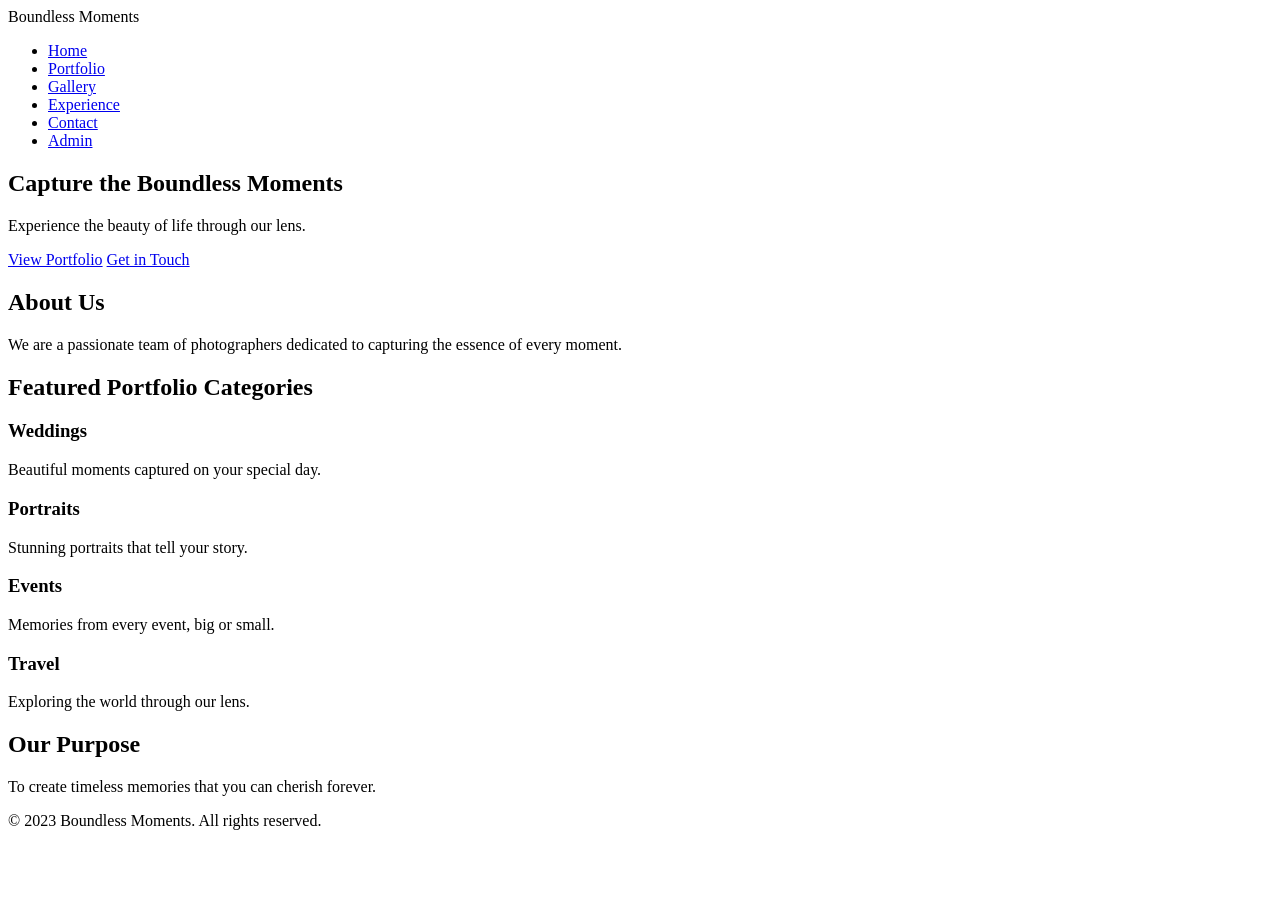
==== index.html @ 5f38f6e5 "Add files via upload" ====
<!DOCTYPE html>
<html lang="en">
<head>
    <meta charset="UTF-8">
    <meta name="viewport" content="width=device-width, initial-scale=1.0">
    <title>Boundless Moments - Home</title>
    <link rel="stylesheet" href="css/style.css">
</head>
<body>
    <header>
        <nav class="navbar">
            <div class="logo">Boundless Moments</div>
            <ul class="nav-links">
                <li><a href="index.html">Home</a></li>
                <li><a href="portfolio.html">Portfolio</a></li>
                <li><a href="gallery.html">Gallery</a></li>
                <li><a href="experience.html">Experience</a></li>
                <li><a href="contact.html">Contact</a></li>
                <li><a href="admin.html">Admin</a></li>
            </ul>
        </nav>
    </header>

    <section class="hero">
        <div class="hero-content">
            <h1>Capture the Boundless Moments</h1>
            <p>Experience the beauty of life through our lens.</p>
            <a href="portfolio.html" class="cta-button">View Portfolio</a>
            <a href="contact.html" class="cta-button">Get in Touch</a>
        </div>
    </section>

    <section class="about">
        <h2>About Us</h2>
        <p>We are a passionate team of photographers dedicated to capturing the essence of every moment.</p>
    </section>

    <section class="featured-categories">
        <h2>Featured Portfolio Categories</h2>
        <div class="categories">
            <div class="category">
                <h3>Weddings</h3>
                <p>Beautiful moments captured on your special day.</p>
            </div>
            <div class="category">
                <h3>Portraits</h3>
                <p>Stunning portraits that tell your story.</p>
            </div>
            <div class="category">
                <h3>Events</h3>
                <p>Memories from every event, big or small.</p>
            </div>
            <div class="category">
                <h3>Travel</h3>
                <p>Exploring the world through our lens.</p>
            </div>
        </div>
    </section>

    <section class="purpose">
        <h2>Our Purpose</h2>
        <p>To create timeless memories that you can cherish forever.</p>
    </section>

    <footer>
        <p>&copy; 2023 Boundless Moments. All rights reserved.</p>
    </footer>

    <script src="js/script.js"></script>
</body>
</html>
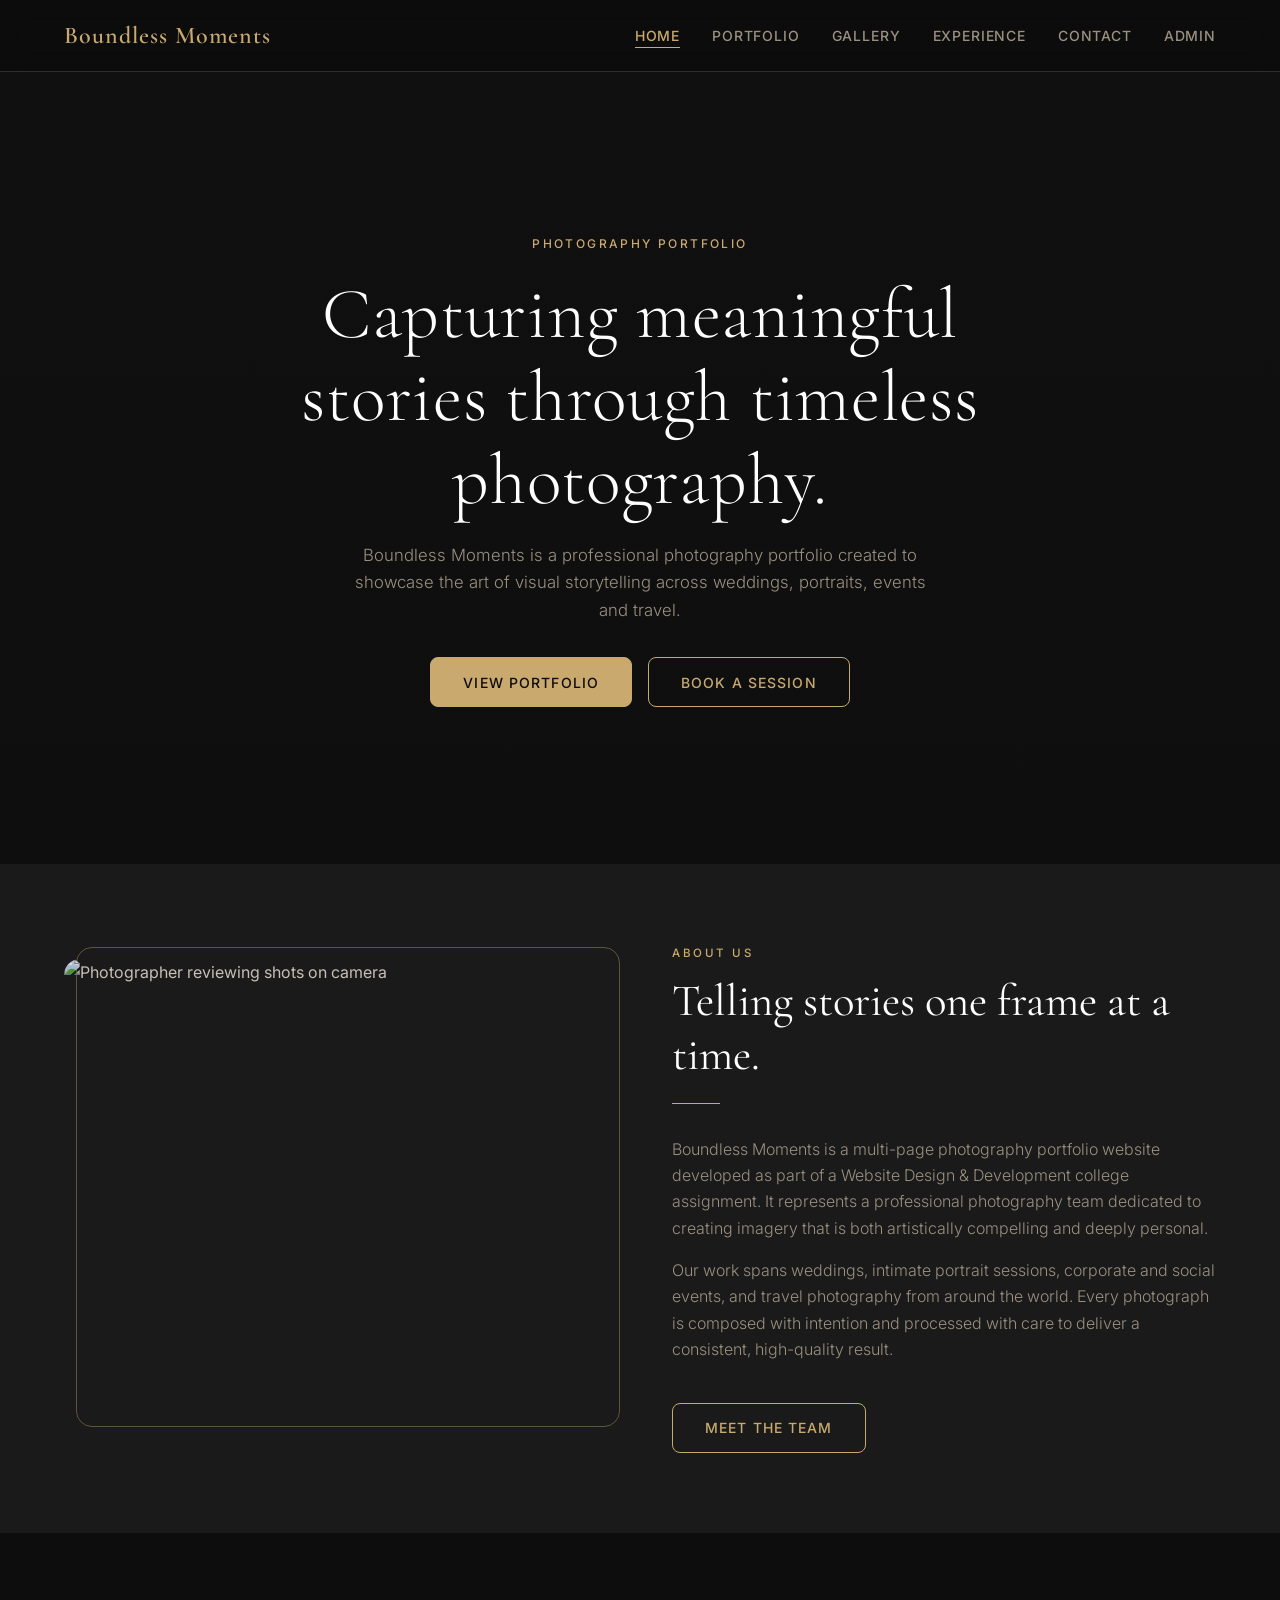
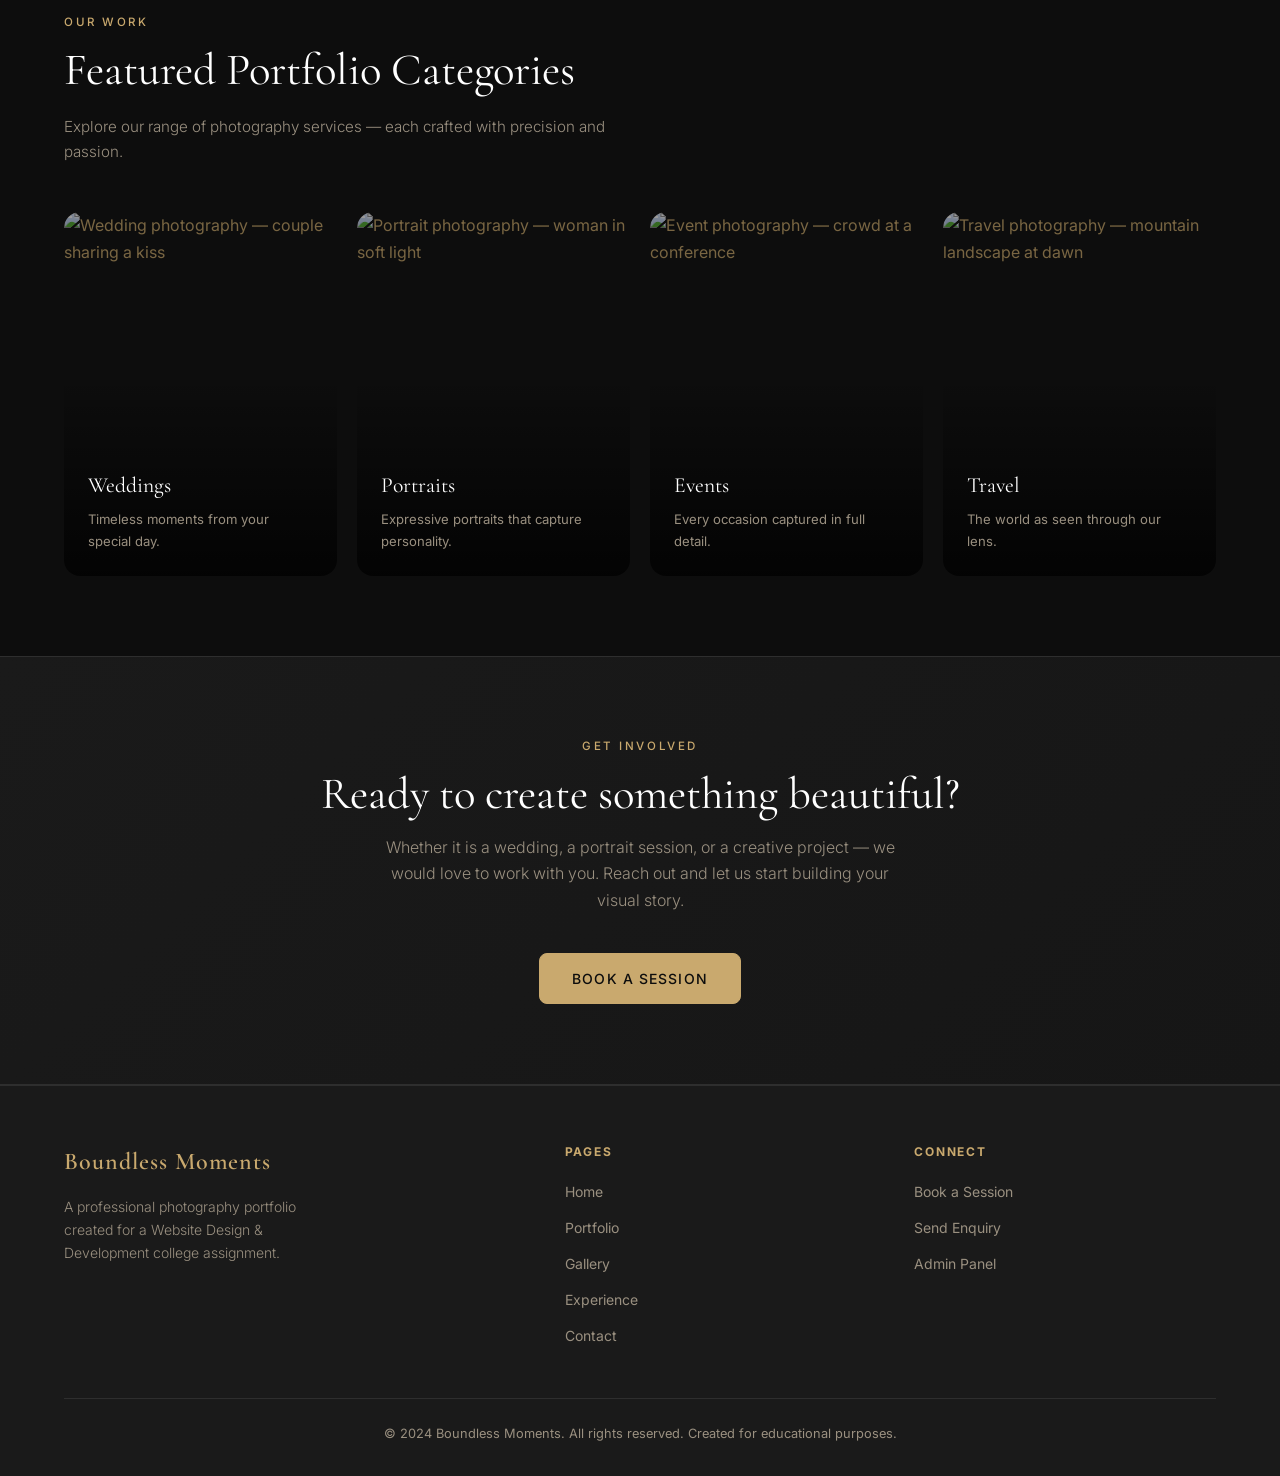
==== commit ffdd14d9: "Create complete Boundless Moments photography portfolio website Agent-Logs-Url: https://github.com/n" ====
--- a/index.html
+++ b/index.html
@@ -1,71 +1,148 @@
 <!DOCTYPE html>
 <html lang="en">
 <head>
-    <meta charset="UTF-8">
-    <meta name="viewport" content="width=device-width, initial-scale=1.0">
-    <title>Boundless Moments - Home</title>
-    <link rel="stylesheet" href="css/style.css">
+  <meta charset="UTF-8">
+  <meta name="viewport" content="width=device-width, initial-scale=1.0">
+  <meta name="description" content="Boundless Moments — a professional photography portfolio showcasing weddings, portraits, events and travel photography.">
+  <title>Boundless Moments — Home</title>
+  <link rel="stylesheet" href="css/style.css">
 </head>
 <body>
-    <header>
-        <nav class="navbar">
-            <div class="logo">Boundless Moments</div>
-            <ul class="nav-links">
-                <li><a href="index.html">Home</a></li>
-                <li><a href="portfolio.html">Portfolio</a></li>
-                <li><a href="gallery.html">Gallery</a></li>
-                <li><a href="experience.html">Experience</a></li>
-                <li><a href="contact.html">Contact</a></li>
-                <li><a href="admin.html">Admin</a></li>
-            </ul>
-        </nav>
-    </header>
 
-    <section class="hero">
-        <div class="hero-content">
-            <h1>Capture the Boundless Moments</h1>
-            <p>Experience the beauty of life through our lens.</p>
-            <a href="portfolio.html" class="cta-button">View Portfolio</a>
-            <a href="contact.html" class="cta-button">Get in Touch</a>
+  <!-- ===== NAVIGATION ===== -->
+  <nav class="navbar" role="navigation" aria-label="Main navigation">
+    <div class="container">
+      <a href="index.html" class="nav-logo" aria-label="Boundless Moments — home">Boundless Moments</a>
+      <button class="nav-toggle" id="navToggle" aria-label="Toggle navigation" aria-expanded="false">
+        <span></span><span></span><span></span>
+      </button>
+      <ul class="nav-links" role="list">
+        <li><a href="index.html">Home</a></li>
+        <li><a href="portfolio.html">Portfolio</a></li>
+        <li><a href="gallery.html">Gallery</a></li>
+        <li><a href="experience.html">Experience</a></li>
+        <li><a href="contact.html">Contact</a></li>
+        <li><a href="admin.html">Admin</a></li>
+      </ul>
+    </div>
+  </nav>
+
+  <!-- ===== HERO ===== -->
+  <section class="hero" aria-label="Hero section">
+    <div class="hero-bg" style="background-image:url('https://images.unsplash.com/photo-1537633552985-df8429e8048b?w=1600&q=80');" role="img" aria-label="Bride and groom at golden hour"></div>
+    <div class="hero-overlay"></div>
+    <div class="hero-content">
+      <span class="hero-eyebrow">Photography Portfolio</span>
+      <h1>Capturing meaningful stories through timeless photography.</h1>
+      <p>Boundless Moments is a professional photography portfolio created to showcase the art of visual storytelling across weddings, portraits, events and travel.</p>
+      <div class="hero-cta">
+        <a href="portfolio.html" class="btn btn-primary">View Portfolio</a>
+        <a href="contact.html" class="btn btn-outline">Book a Session</a>
+      </div>
+    </div>
+  </section>
+
+  <!-- ===== ABOUT ===== -->
+  <section class="about-section" aria-labelledby="about-heading">
+    <div class="container">
+      <div class="about-grid">
+        <div class="about-img-wrap">
+          <img src="https://images.unsplash.com/photo-1516035069371-29a1b244cc32?w=800&q=80" alt="Photographer reviewing shots on camera" loading="lazy">
         </div>
-    </section>
+        <div class="about-text">
+          <span class="section-label">About Us</span>
+          <h2 class="section-title" id="about-heading">Telling stories one frame at a time.</h2>
+          <div class="divider"></div>
+          <p>Boundless Moments is a multi-page photography portfolio website developed as part of a Website Design &amp; Development college assignment. It represents a professional photography team dedicated to creating imagery that is both artistically compelling and deeply personal.</p>
+          <p>Our work spans weddings, intimate portrait sessions, corporate and social events, and travel photography from around the world. Every photograph is composed with intention and processed with care to deliver a consistent, high-quality result.</p>
+          <a href="experience.html" class="btn btn-outline" style="margin-top:1.5rem">Meet the Team</a>
+        </div>
+      </div>
+    </div>
+  </section>
 
-    <section class="about">
-        <h2>About Us</h2>
-        <p>We are a passionate team of photographers dedicated to capturing the essence of every moment.</p>
-    </section>
+  <!-- ===== FEATURED CATEGORIES ===== -->
+  <section aria-labelledby="categories-heading">
+    <div class="container">
+      <span class="section-label">Our Work</span>
+      <h2 class="section-title" id="categories-heading">Featured Portfolio Categories</h2>
+      <p class="section-sub">Explore our range of photography services — each crafted with precision and passion.</p>
+      <div class="categories-grid">
+        <a href="portfolio.html" class="category-card" aria-label="View Wedding Photography">
+          <img src="https://images.unsplash.com/photo-1519741497674-611481863552?w=600&q=80" alt="Wedding photography — couple sharing a kiss" loading="lazy">
+          <div class="category-overlay">
+            <h3>Weddings</h3>
+            <p>Timeless moments from your special day.</p>
+          </div>
+        </a>
+        <a href="portfolio.html" class="category-card" aria-label="View Portrait Photography">
+          <img src="https://images.unsplash.com/photo-1531746020798-e6953c6e8e04?w=600&q=80" alt="Portrait photography — woman in soft light" loading="lazy">
+          <div class="category-overlay">
+            <h3>Portraits</h3>
+            <p>Expressive portraits that capture personality.</p>
+          </div>
+        </a>
+        <a href="portfolio.html" class="category-card" aria-label="View Event Photography">
+          <img src="https://images.unsplash.com/photo-1540575467063-178a50c2df87?w=600&q=80" alt="Event photography — crowd at a conference" loading="lazy">
+          <div class="category-overlay">
+            <h3>Events</h3>
+            <p>Every occasion captured in full detail.</p>
+          </div>
+        </a>
+        <a href="portfolio.html" class="category-card" aria-label="View Travel Photography">
+          <img src="https://images.unsplash.com/photo-1476514525535-07fb3b4ae5f1?w=600&q=80" alt="Travel photography — mountain landscape at dawn" loading="lazy">
+          <div class="category-overlay">
+            <h3>Travel</h3>
+            <p>The world as seen through our lens.</p>
+          </div>
+        </a>
+      </div>
+    </div>
+  </section>
 
-    <section class="featured-categories">
-        <h2>Featured Portfolio Categories</h2>
-        <div class="categories">
-            <div class="category">
-                <h3>Weddings</h3>
-                <p>Beautiful moments captured on your special day.</p>
-            </div>
-            <div class="category">
-                <h3>Portraits</h3>
-                <p>Stunning portraits that tell your story.</p>
-            </div>
-            <div class="category">
-                <h3>Events</h3>
-                <p>Memories from every event, big or small.</p>
-            </div>
-            <div class="category">
-                <h3>Travel</h3>
-                <p>Exploring the world through our lens.</p>
-            </div>
+  <!-- ===== CTA BAND ===== -->
+  <section class="cta-band" aria-labelledby="cta-heading">
+    <div class="container">
+      <span class="section-label">Get Involved</span>
+      <h2 class="section-title" id="cta-heading">Ready to create something beautiful?</h2>
+      <p>Whether it is a wedding, a portrait session, or a creative project — we would love to work with you. Reach out and let us start building your visual story.</p>
+      <a href="contact.html" class="btn btn-primary">Book a Session</a>
+    </div>
+  </section>
+
+  <!-- ===== FOOTER ===== -->
+  <footer class="footer" role="contentinfo">
+    <div class="container">
+      <div class="footer-grid">
+        <div class="footer-brand">
+          <span class="nav-logo">Boundless Moments</span>
+          <p>A professional photography portfolio created for a Website Design &amp; Development college assignment.</p>
         </div>
-    </section>
+        <div class="footer-col">
+          <h4>Pages</h4>
+          <ul>
+            <li><a href="index.html">Home</a></li>
+            <li><a href="portfolio.html">Portfolio</a></li>
+            <li><a href="gallery.html">Gallery</a></li>
+            <li><a href="experience.html">Experience</a></li>
+            <li><a href="contact.html">Contact</a></li>
+          </ul>
+        </div>
+        <div class="footer-col">
+          <h4>Connect</h4>
+          <ul>
+            <li><a href="contact.html">Book a Session</a></li>
+            <li><a href="contact.html">Send Enquiry</a></li>
+            <li><a href="admin.html">Admin Panel</a></li>
+          </ul>
+        </div>
+      </div>
+      <div class="footer-bottom">
+        <p>&copy; 2024 Boundless Moments. All rights reserved. Created for educational purposes.</p>
+      </div>
+    </div>
+  </footer>
 
-    <section class="purpose">
-        <h2>Our Purpose</h2>
-        <p>To create timeless memories that you can cherish forever.</p>
-    </section>
-
-    <footer>
-        <p>&copy; 2023 Boundless Moments. All rights reserved.</p>
-    </footer>
-
-    <script src="js/script.js"></script>
+  <script src="js/script.js"></script>
 </body>
 </html>
--- a/css/style.css
+++ b/css/style.css
@@ -0,0 +1,888 @@
+/* ===================================================
+   Boundless Moments — Dark Luxury Photography Theme
+   style.css
+   =================================================== */
+
+/* ---------- Google Fonts ---------- */
+@import url('https://fonts.googleapis.com/css2?family=Cormorant+Garamond:ital,wght@0,300;0,400;0,500;0,600;0,700;1,300;1,400&family=Inter:wght@300;400;500;600&display=swap');
+
+/* ---------- CSS Custom Properties ---------- */
+:root {
+  --bg:         #0d0d0d;
+  --surface:    #1a1a1a;
+  --surface-2:  #222222;
+  --border:     #2e2e2e;
+  --text:       #e8e0d5;
+  --text-muted: #9a9080;
+  --accent:     #c9a96e;
+  --accent-dim: #a07840;
+  --white:      #ffffff;
+  --nav-h:      72px;
+
+  --ff-heading: 'Cormorant Garamond', Georgia, serif;
+  --ff-body:    'Inter', system-ui, sans-serif;
+
+  --radius:     8px;
+  --radius-lg:  16px;
+  --shadow:     0 4px 24px rgba(0,0,0,.55);
+  --transition: 0.3s ease;
+}
+
+/* ---------- Reset ---------- */
+*, *::before, *::after { box-sizing: border-box; margin: 0; padding: 0; }
+html { scroll-behavior: smooth; font-size: 16px; }
+body {
+  background: var(--bg);
+  color: var(--text);
+  font-family: var(--ff-body);
+  font-weight: 400;
+  line-height: 1.65;
+  min-height: 100vh;
+}
+img { display: block; max-width: 100%; height: auto; }
+a { color: var(--accent); text-decoration: none; transition: color var(--transition); }
+a:hover { color: var(--white); }
+ul { list-style: none; }
+button { cursor: pointer; font-family: var(--ff-body); }
+
+/* ---------- Utility ---------- */
+.container { width: 90%; max-width: 1200px; margin: 0 auto; }
+.sr-only { position: absolute; width: 1px; height: 1px; padding: 0; overflow: hidden; clip: rect(0,0,0,0); white-space: nowrap; border: 0; }
+.hidden { display: none !important; }
+.text-accent { color: var(--accent); }
+
+/* ===================================================
+   NAVIGATION
+   =================================================== */
+.navbar {
+  position: sticky;
+  top: 0;
+  z-index: 1000;
+  background: rgba(13,13,13,.92);
+  backdrop-filter: blur(12px);
+  -webkit-backdrop-filter: blur(12px);
+  border-bottom: 1px solid var(--border);
+  height: var(--nav-h);
+  display: flex;
+  align-items: center;
+}
+.navbar .container {
+  display: flex;
+  align-items: center;
+  justify-content: space-between;
+  width: 90%;
+  max-width: 1200px;
+  margin: 0 auto;
+}
+.nav-logo {
+  font-family: var(--ff-heading);
+  font-size: 1.5rem;
+  font-weight: 600;
+  color: var(--accent);
+  letter-spacing: .04em;
+  white-space: nowrap;
+}
+.nav-links {
+  display: flex;
+  gap: 2rem;
+  align-items: center;
+}
+.nav-links a {
+  color: var(--text-muted);
+  font-size: .875rem;
+  font-weight: 500;
+  letter-spacing: .06em;
+  text-transform: uppercase;
+  transition: color var(--transition);
+  position: relative;
+  padding-bottom: 4px;
+}
+.nav-links a::after {
+  content: '';
+  position: absolute;
+  bottom: 0; left: 0;
+  width: 0; height: 1px;
+  background: var(--accent);
+  transition: width var(--transition);
+}
+.nav-links a:hover,
+.nav-links a.active {
+  color: var(--accent);
+}
+.nav-links a:hover::after,
+.nav-links a.active::after { width: 100%; }
+
+/* Hamburger */
+.nav-toggle {
+  display: none;
+  flex-direction: column;
+  gap: 5px;
+  background: none;
+  border: none;
+  padding: 4px;
+}
+.nav-toggle span {
+  display: block;
+  width: 24px; height: 2px;
+  background: var(--text);
+  border-radius: 2px;
+  transition: var(--transition);
+}
+
+/* ===================================================
+   HERO SECTIONS
+   =================================================== */
+.hero {
+  position: relative;
+  min-height: 88vh;
+  display: flex;
+  align-items: center;
+  justify-content: center;
+  text-align: center;
+  overflow: hidden;
+  background: #111;
+}
+.hero-bg {
+  position: absolute;
+  inset: 0;
+  background-size: cover;
+  background-position: center;
+  background-repeat: no-repeat;
+  opacity: .45;
+  transition: opacity 1s;
+}
+.hero-overlay {
+  position: absolute;
+  inset: 0;
+  background: linear-gradient(to bottom, rgba(13,13,13,.3) 0%, rgba(13,13,13,.7) 100%);
+}
+.hero-content {
+  position: relative;
+  z-index: 2;
+  max-width: 800px;
+  padding: 0 1.5rem;
+}
+.hero-eyebrow {
+  display: inline-block;
+  font-size: .75rem;
+  letter-spacing: .2em;
+  text-transform: uppercase;
+  color: var(--accent);
+  margin-bottom: 1.25rem;
+  font-weight: 500;
+}
+.hero h1 {
+  font-family: var(--ff-heading);
+  font-size: clamp(2.4rem, 6vw, 4.5rem);
+  font-weight: 300;
+  line-height: 1.15;
+  color: var(--white);
+  margin-bottom: 1.25rem;
+  letter-spacing: .01em;
+}
+.hero p {
+  font-size: 1.05rem;
+  color: var(--text-muted);
+  max-width: 580px;
+  margin: 0 auto 2rem;
+  font-weight: 300;
+}
+.hero-cta {
+  display: flex;
+  gap: 1rem;
+  justify-content: center;
+  flex-wrap: wrap;
+}
+
+/* Sub-page hero (smaller) */
+.hero--sub { min-height: 52vh; }
+.hero--sub h1 { font-size: clamp(2rem, 5vw, 3.5rem); }
+
+/* ===================================================
+   BUTTONS
+   =================================================== */
+.btn {
+  display: inline-block;
+  padding: .8rem 2rem;
+  border-radius: var(--radius);
+  font-size: .875rem;
+  font-weight: 500;
+  letter-spacing: .08em;
+  text-transform: uppercase;
+  transition: var(--transition);
+}
+.btn-primary {
+  background: var(--accent);
+  color: #0d0d0d;
+  border: 1px solid var(--accent);
+}
+.btn-primary:hover {
+  background: transparent;
+  color: var(--accent);
+}
+.btn-outline {
+  background: transparent;
+  color: var(--accent);
+  border: 1px solid var(--accent);
+}
+.btn-outline:hover {
+  background: var(--accent);
+  color: #0d0d0d;
+}
+
+/* ===================================================
+   SECTION BASICS
+   =================================================== */
+section { padding: 5rem 0; }
+.section-label {
+  display: block;
+  font-size: .72rem;
+  letter-spacing: .22em;
+  text-transform: uppercase;
+  color: var(--accent);
+  font-weight: 500;
+  margin-bottom: .75rem;
+}
+.section-title {
+  font-family: var(--ff-heading);
+  font-size: clamp(1.9rem, 3.5vw, 2.9rem);
+  font-weight: 400;
+  color: var(--white);
+  margin-bottom: 1rem;
+  line-height: 1.2;
+}
+.section-sub {
+  color: var(--text-muted);
+  font-size: .95rem;
+  font-weight: 300;
+  max-width: 560px;
+  margin-bottom: 3rem;
+}
+.divider {
+  width: 48px; height: 1px;
+  background: var(--accent);
+  margin: 1.25rem 0 2rem;
+}
+
+/* ===================================================
+   HOME — ABOUT
+   =================================================== */
+.about-section { background: var(--surface); }
+.about-grid {
+  display: grid;
+  grid-template-columns: 1fr 1fr;
+  gap: 4rem;
+  align-items: center;
+}
+.about-img-wrap {
+  position: relative;
+}
+.about-img-wrap img {
+  width: 100%;
+  height: 480px;
+  object-fit: cover;
+  border-radius: var(--radius-lg);
+  filter: brightness(.85);
+}
+.about-img-wrap::before {
+  content: '';
+  position: absolute;
+  inset: -12px -12px 12px 12px;
+  border: 1px solid var(--accent);
+  border-radius: var(--radius-lg);
+  opacity: .4;
+  pointer-events: none;
+}
+.about-text p { color: var(--text-muted); font-weight: 300; margin-bottom: 1rem; }
+
+/* ===================================================
+   HOME — FEATURED CATEGORIES
+   =================================================== */
+.categories-grid {
+  display: grid;
+  grid-template-columns: repeat(4, 1fr);
+  gap: 1.25rem;
+}
+.category-card {
+  position: relative;
+  border-radius: var(--radius-lg);
+  overflow: hidden;
+  aspect-ratio: 3/4;
+  cursor: pointer;
+}
+.category-card img {
+  width: 100%; height: 100%;
+  object-fit: cover;
+  transition: transform .6s ease;
+  filter: brightness(.6);
+}
+.category-card:hover img { transform: scale(1.06); }
+.category-overlay {
+  position: absolute;
+  inset: 0;
+  background: linear-gradient(to top, rgba(0,0,0,.75) 0%, transparent 55%);
+  display: flex;
+  flex-direction: column;
+  justify-content: flex-end;
+  padding: 1.5rem;
+}
+.category-overlay h3 {
+  font-family: var(--ff-heading);
+  font-size: 1.35rem;
+  font-weight: 400;
+  color: var(--white);
+  margin-bottom: .35rem;
+}
+.category-overlay p { font-size: .82rem; color: var(--text-muted); }
+
+/* ===================================================
+   HOME — PURPOSE / CTA BAND
+   =================================================== */
+.cta-band {
+  background: linear-gradient(135deg, var(--surface) 0%, #161616 100%);
+  text-align: center;
+  padding: 5rem 0;
+  border-top: 1px solid var(--border);
+  border-bottom: 1px solid var(--border);
+}
+.cta-band .section-title { margin-bottom: .75rem; }
+.cta-band p { color: var(--text-muted); max-width: 520px; margin: 0 auto 2.5rem; font-weight: 300; }
+
+/* ===================================================
+   PORTFOLIO PAGE
+   =================================================== */
+.filter-bar {
+  display: flex;
+  gap: .75rem;
+  flex-wrap: wrap;
+  margin-bottom: 3rem;
+  justify-content: center;
+}
+.filter-btn {
+  padding: .55rem 1.5rem;
+  border-radius: 100px;
+  border: 1px solid var(--border);
+  background: transparent;
+  color: var(--text-muted);
+  font-size: .82rem;
+  letter-spacing: .08em;
+  text-transform: uppercase;
+  transition: var(--transition);
+}
+.filter-btn:hover { border-color: var(--accent); color: var(--accent); }
+.filter-btn.active {
+  background: var(--accent);
+  border-color: var(--accent);
+  color: #0d0d0d;
+}
+
+.portfolio-grid {
+  display: grid;
+  grid-template-columns: repeat(3, 1fr);
+  gap: 1.5rem;
+}
+.portfolio-card {
+  background: var(--surface);
+  border-radius: var(--radius-lg);
+  overflow: hidden;
+  border: 1px solid var(--border);
+  transition: transform var(--transition), box-shadow var(--transition);
+}
+.portfolio-card:hover {
+  transform: translateY(-6px);
+  box-shadow: var(--shadow);
+}
+.portfolio-card.hide { display: none; }
+.portfolio-card-img {
+  width: 100%;
+  height: 260px;
+  object-fit: cover;
+  display: block;
+  filter: brightness(.85);
+  transition: filter var(--transition);
+}
+.portfolio-card:hover .portfolio-card-img { filter: brightness(1); }
+.portfolio-card-body { padding: 1.25rem 1.5rem 1.5rem; }
+.badge {
+  display: inline-block;
+  padding: .25rem .85rem;
+  border-radius: 100px;
+  font-size: .7rem;
+  letter-spacing: .1em;
+  text-transform: uppercase;
+  background: rgba(201,169,110,.15);
+  color: var(--accent);
+  border: 1px solid rgba(201,169,110,.25);
+  margin-bottom: .85rem;
+}
+.portfolio-card-body h3 {
+  font-family: var(--ff-heading);
+  font-size: 1.3rem;
+  font-weight: 400;
+  color: var(--white);
+  margin-bottom: .5rem;
+}
+.portfolio-card-body p { font-size: .875rem; color: var(--text-muted); font-weight: 300; }
+
+/* ===================================================
+   GALLERY PAGE
+   =================================================== */
+.gallery-intro { text-align: center; padding-bottom: 1rem; }
+.masonry {
+  columns: 3;
+  column-gap: 1.25rem;
+}
+.masonry-item {
+  break-inside: avoid;
+  margin-bottom: 1.25rem;
+  border-radius: var(--radius);
+  overflow: hidden;
+  position: relative;
+}
+.masonry-item img {
+  width: 100%;
+  display: block;
+  filter: brightness(.82);
+  transition: filter .4s, transform .4s;
+}
+.masonry-item:hover img {
+  filter: brightness(1);
+  transform: scale(1.02);
+}
+
+/* ===================================================
+   EXPERIENCE PAGE
+   =================================================== */
+.profile-section {
+  background: var(--surface);
+  padding: 5rem 0;
+}
+.profile-grid {
+  display: grid;
+  grid-template-columns: 1fr 1.4fr;
+  gap: 4rem;
+  align-items: center;
+}
+.profile-img {
+  width: 100%;
+  height: 500px;
+  object-fit: cover;
+  border-radius: var(--radius-lg);
+  filter: brightness(.85);
+}
+.profile-text p { color: var(--text-muted); font-weight: 300; margin-bottom: 1rem; }
+
+.skills-section { padding: 5rem 0; }
+.skills-grid {
+  display: grid;
+  grid-template-columns: repeat(3, 1fr);
+  gap: 1.5rem;
+}
+.skill-card {
+  background: var(--surface);
+  border: 1px solid var(--border);
+  border-radius: var(--radius-lg);
+  padding: 2rem;
+  transition: border-color var(--transition), transform var(--transition);
+}
+.skill-card:hover {
+  border-color: var(--accent);
+  transform: translateY(-4px);
+}
+.skill-icon {
+  font-size: 2rem;
+  margin-bottom: 1rem;
+}
+.skill-card h3 {
+  font-family: var(--ff-heading);
+  font-size: 1.35rem;
+  font-weight: 500;
+  color: var(--white);
+  margin-bottom: .75rem;
+}
+.skill-card p { font-size: .875rem; color: var(--text-muted); font-weight: 300; }
+.skill-tags { display: flex; flex-wrap: wrap; gap: .5rem; margin-top: 1rem; }
+.skill-tag {
+  padding: .25rem .75rem;
+  border-radius: 100px;
+  font-size: .72rem;
+  background: var(--surface-2);
+  border: 1px solid var(--border);
+  color: var(--text-muted);
+  letter-spacing: .04em;
+}
+
+.stats-section { background: var(--surface); padding: 5rem 0; }
+.stats-grid {
+  display: grid;
+  grid-template-columns: repeat(4, 1fr);
+  gap: 1.5rem;
+  text-align: center;
+}
+.stat-item { padding: 2rem; }
+.stat-number {
+  font-family: var(--ff-heading);
+  font-size: 3.5rem;
+  font-weight: 300;
+  color: var(--accent);
+  display: block;
+  line-height: 1;
+  margin-bottom: .5rem;
+}
+.stat-label { font-size: .82rem; text-transform: uppercase; letter-spacing: .12em; color: var(--text-muted); }
+
+/* ===================================================
+   CONTACT PAGE
+   =================================================== */
+.contact-section { padding: 5rem 0; }
+.contact-grid {
+  display: grid;
+  grid-template-columns: 1fr 1.6fr;
+  gap: 4rem;
+  align-items: start;
+}
+.contact-info h2 {
+  font-family: var(--ff-heading);
+  font-size: 2rem;
+  font-weight: 400;
+  color: var(--white);
+  margin-bottom: 1rem;
+}
+.contact-info p { color: var(--text-muted); font-weight: 300; margin-bottom: 2rem; }
+.contact-detail {
+  display: flex;
+  gap: 1rem;
+  align-items: flex-start;
+  margin-bottom: 1.25rem;
+}
+.contact-detail-icon { font-size: 1.25rem; color: var(--accent); flex-shrink: 0; margin-top: 2px; }
+.contact-detail-text h4 { color: var(--white); font-size: .875rem; margin-bottom: .2rem; }
+.contact-detail-text p { color: var(--text-muted); font-size: .875rem; margin: 0; }
+
+/* Form */
+.contact-form {
+  background: var(--surface);
+  border: 1px solid var(--border);
+  border-radius: var(--radius-lg);
+  padding: 2.5rem;
+}
+.form-row {
+  display: grid;
+  grid-template-columns: 1fr 1fr;
+  gap: 1.25rem;
+}
+.form-group { margin-bottom: 1.25rem; }
+.form-group label {
+  display: block;
+  font-size: .8rem;
+  letter-spacing: .08em;
+  text-transform: uppercase;
+  color: var(--text-muted);
+  margin-bottom: .5rem;
+  font-weight: 500;
+}
+.form-group input,
+.form-group select,
+.form-group textarea {
+  width: 100%;
+  background: var(--surface-2);
+  border: 1px solid var(--border);
+  border-radius: var(--radius);
+  padding: .85rem 1rem;
+  color: var(--text);
+  font-family: var(--ff-body);
+  font-size: .9rem;
+  transition: border-color var(--transition);
+  -webkit-appearance: none;
+}
+.form-group input:focus,
+.form-group select:focus,
+.form-group textarea:focus {
+  outline: none;
+  border-color: var(--accent);
+}
+.form-group textarea { resize: vertical; min-height: 130px; }
+.form-group select option { background: var(--surface-2); }
+
+.form-message {
+  margin-top: 1rem;
+  padding: 1rem 1.25rem;
+  border-radius: var(--radius);
+  font-size: .875rem;
+  display: none;
+}
+.form-message.success {
+  background: rgba(72,187,120,.12);
+  border: 1px solid rgba(72,187,120,.3);
+  color: #68d391;
+  display: block;
+}
+.form-message.error {
+  background: rgba(245,101,101,.12);
+  border: 1px solid rgba(245,101,101,.3);
+  color: #fc8181;
+  display: block;
+}
+
+/* ===================================================
+   ADMIN PAGE
+   =================================================== */
+.admin-login-section { padding: 5rem 0; }
+.login-card {
+  max-width: 460px;
+  margin: 0 auto;
+  background: var(--surface);
+  border: 1px solid var(--border);
+  border-radius: var(--radius-lg);
+  padding: 2.5rem;
+}
+.login-card h2 {
+  font-family: var(--ff-heading);
+  font-size: 1.9rem;
+  font-weight: 400;
+  color: var(--white);
+  margin-bottom: .5rem;
+  text-align: center;
+}
+.login-card > p {
+  text-align: center;
+  color: var(--text-muted);
+  font-size: .875rem;
+  margin-bottom: 2rem;
+}
+.login-error {
+  color: #fc8181;
+  font-size: .82rem;
+  margin-top: .75rem;
+  text-align: center;
+  min-height: 1.2em;
+}
+
+.demo-creds {
+  margin-top: 1.5rem;
+  padding: 1rem 1.25rem;
+  background: rgba(201,169,110,.07);
+  border: 1px solid rgba(201,169,110,.2);
+  border-radius: var(--radius);
+  font-size: .82rem;
+  color: var(--text-muted);
+  text-align: center;
+  line-height: 1.8;
+}
+.demo-creds strong { color: var(--accent); }
+
+/* Dashboard */
+.dashboard-section {
+  padding: 3rem 0 5rem;
+}
+.dashboard-layout {
+  display: grid;
+  grid-template-columns: 220px 1fr;
+  gap: 2rem;
+  align-items: start;
+}
+.sidebar {
+  background: var(--surface);
+  border: 1px solid var(--border);
+  border-radius: var(--radius-lg);
+  padding: 1.5rem 0;
+  position: sticky;
+  top: calc(var(--nav-h) + 1rem);
+}
+.sidebar-header {
+  padding: 0 1.5rem 1.25rem;
+  border-bottom: 1px solid var(--border);
+  margin-bottom: 1rem;
+}
+.sidebar-header h3 {
+  font-family: var(--ff-heading);
+  font-size: 1.1rem;
+  color: var(--accent);
+}
+.sidebar ul li a {
+  display: block;
+  padding: .65rem 1.5rem;
+  color: var(--text-muted);
+  font-size: .875rem;
+  transition: color var(--transition), background var(--transition);
+}
+.sidebar ul li a:hover {
+  color: var(--accent);
+  background: rgba(201,169,110,.06);
+}
+.sidebar-logout {
+  margin: 1rem 1.5rem 0;
+  width: calc(100% - 3rem);
+  padding: .65rem;
+  border: 1px solid var(--border);
+  border-radius: var(--radius);
+  background: transparent;
+  color: var(--text-muted);
+  font-size: .82rem;
+  transition: var(--transition);
+}
+.sidebar-logout:hover { border-color: #fc8181; color: #fc8181; }
+
+.dashboard-main { display: flex; flex-direction: column; gap: 2rem; }
+
+.dash-stats {
+  display: grid;
+  grid-template-columns: repeat(3, 1fr);
+  gap: 1.25rem;
+}
+.dash-stat-card {
+  background: var(--surface);
+  border: 1px solid var(--border);
+  border-radius: var(--radius-lg);
+  padding: 1.5rem 2rem;
+  text-align: center;
+}
+.dash-stat-card .stat-number { font-size: 2.5rem; }
+.dash-stat-card p { font-size: .8rem; text-transform: uppercase; letter-spacing: .1em; color: var(--text-muted); }
+
+.dash-panel {
+  background: var(--surface);
+  border: 1px solid var(--border);
+  border-radius: var(--radius-lg);
+  padding: 2rem;
+}
+.dash-panel h3 {
+  font-family: var(--ff-heading);
+  font-size: 1.4rem;
+  font-weight: 400;
+  color: var(--white);
+  margin-bottom: 1.5rem;
+  padding-bottom: .75rem;
+  border-bottom: 1px solid var(--border);
+}
+.enquiries-table {
+  width: 100%;
+  border-collapse: collapse;
+  font-size: .82rem;
+}
+.enquiries-table th {
+  text-align: left;
+  padding: .65rem 1rem;
+  background: var(--surface-2);
+  color: var(--text-muted);
+  font-weight: 500;
+  text-transform: uppercase;
+  letter-spacing: .07em;
+  font-size: .72rem;
+}
+.enquiries-table td {
+  padding: .85rem 1rem;
+  border-bottom: 1px solid var(--border);
+  color: var(--text);
+  vertical-align: top;
+  max-width: 200px;
+  word-break: break-word;
+}
+.enquiries-table tr:last-child td { border-bottom: none; }
+.enquiries-table tr:hover td { background: rgba(255,255,255,.02); }
+.no-data { text-align: center; color: var(--text-muted); padding: 2rem; font-size: .875rem; }
+
+.admin-notes-area {
+  width: 100%;
+  background: var(--surface-2);
+  border: 1px solid var(--border);
+  border-radius: var(--radius);
+  color: var(--text);
+  font-family: var(--ff-body);
+  font-size: .9rem;
+  padding: 1rem;
+  min-height: 120px;
+  resize: vertical;
+  transition: border-color var(--transition);
+}
+.admin-notes-area:focus { outline: none; border-color: var(--accent); }
+
+/* ===================================================
+   FOOTER
+   =================================================== */
+.footer {
+  background: var(--surface);
+  border-top: 1px solid var(--border);
+  padding: 3.5rem 0 2rem;
+}
+.footer-grid {
+  display: grid;
+  grid-template-columns: 1.5fr 1fr 1fr;
+  gap: 3rem;
+  margin-bottom: 2.5rem;
+}
+.footer-brand .nav-logo { display: inline-block; margin-bottom: .85rem; }
+.footer-brand p { color: var(--text-muted); font-size: .875rem; font-weight: 300; max-width: 260px; }
+.footer-col h4 {
+  font-size: .75rem;
+  letter-spacing: .15em;
+  text-transform: uppercase;
+  color: var(--accent);
+  margin-bottom: 1rem;
+}
+.footer-col ul li { margin-bottom: .6rem; }
+.footer-col ul li a { color: var(--text-muted); font-size: .875rem; }
+.footer-col ul li a:hover { color: var(--accent); }
+.footer-bottom {
+  border-top: 1px solid var(--border);
+  padding-top: 1.5rem;
+  text-align: center;
+  color: var(--text-muted);
+  font-size: .8rem;
+}
+
+/* ===================================================
+   RESPONSIVE
+   =================================================== */
+@media (max-width: 1024px) {
+  .categories-grid { grid-template-columns: repeat(2, 1fr); }
+  .portfolio-grid { grid-template-columns: repeat(2, 1fr); }
+  .about-grid { grid-template-columns: 1fr; gap: 2.5rem; }
+  .about-img-wrap img { height: 320px; }
+  .profile-grid { grid-template-columns: 1fr; gap: 2.5rem; }
+  .profile-img { height: 360px; }
+  .stats-grid { grid-template-columns: repeat(2, 1fr); }
+  .skills-grid { grid-template-columns: 1fr 1fr; }
+  .footer-grid { grid-template-columns: 1fr 1fr; }
+  .masonry { columns: 2; }
+  .dashboard-layout { grid-template-columns: 1fr; }
+  .sidebar { position: static; }
+  .dash-stats { grid-template-columns: repeat(3, 1fr); }
+}
+
+@media (max-width: 768px) {
+  :root { --nav-h: 64px; }
+  .nav-links {
+    display: none;
+    position: fixed;
+    top: var(--nav-h);
+    left: 0; right: 0;
+    background: rgba(13,13,13,.97);
+    flex-direction: column;
+    padding: 2rem;
+    gap: 1.5rem;
+    border-bottom: 1px solid var(--border);
+    z-index: 999;
+  }
+  .nav-links.open { display: flex; }
+  .nav-toggle { display: flex; }
+
+  .hero { min-height: 75vh; }
+  .hero--sub { min-height: 45vh; }
+
+  .categories-grid { grid-template-columns: 1fr 1fr; }
+  .portfolio-grid { grid-template-columns: 1fr; }
+  .skills-grid { grid-template-columns: 1fr; }
+  .stats-grid { grid-template-columns: 1fr 1fr; }
+  .contact-grid { grid-template-columns: 1fr; gap: 2.5rem; }
+  .form-row { grid-template-columns: 1fr; }
+  .footer-grid { grid-template-columns: 1fr; gap: 2rem; }
+  .masonry { columns: 1; }
+  .dash-stats { grid-template-columns: 1fr; }
+  .dashboard-layout { grid-template-columns: 1fr; }
+}
+
+@media (max-width: 480px) {
+  .categories-grid { grid-template-columns: 1fr; }
+  .hero-cta { flex-direction: column; align-items: center; }
+}
